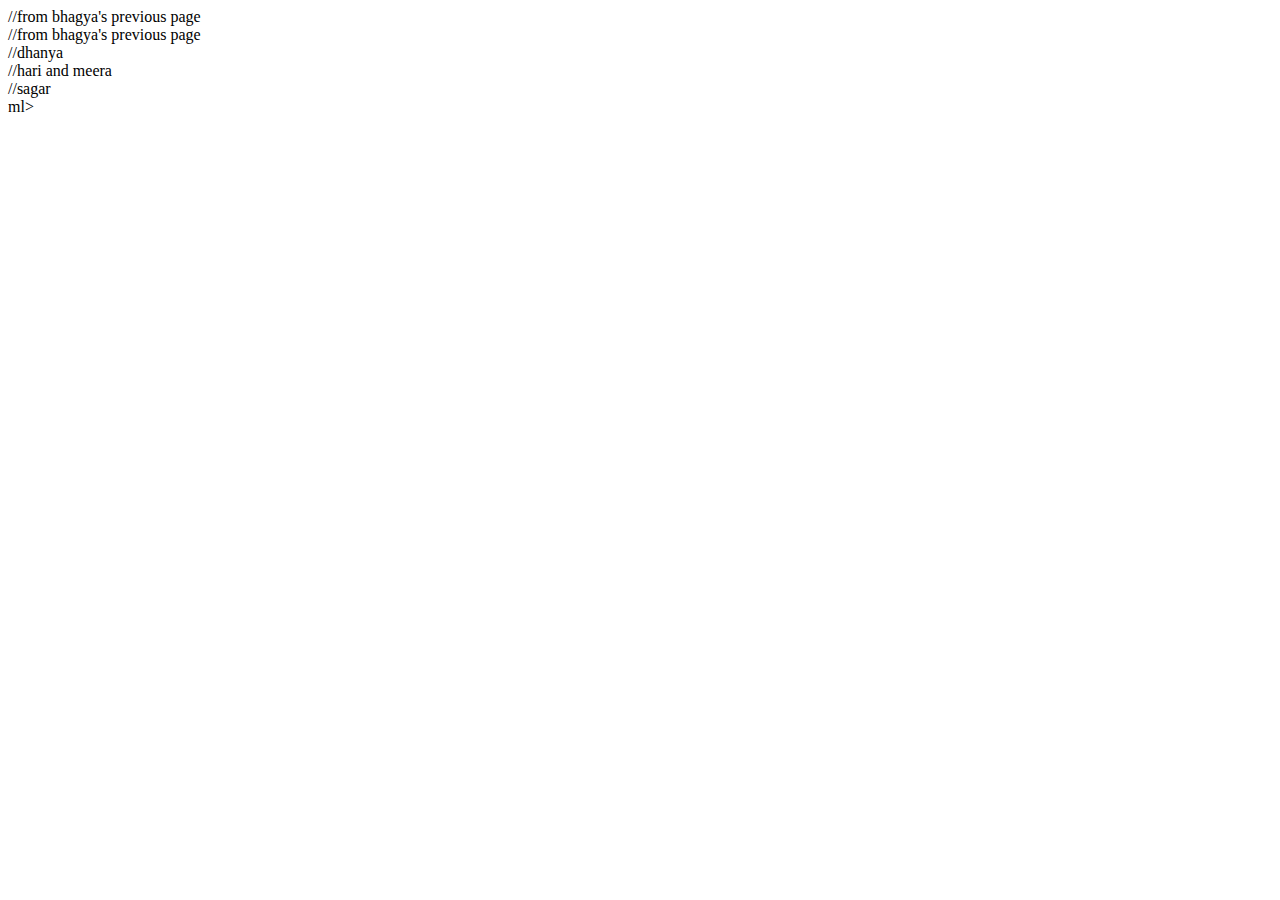
==== details.html @ 10baf126 "Skeletal Structure" ====
<!DOCTYPE html>
<html lang="en">
<head>
    <meta charset="UTF-8">
    <meta name="viewport" content="width=device-width, initial-scale=1.0">
    <title>Deal Details</title>
</head>
<body>
    <header class="top-nav">
        //from bhagya's previous page
    </header>

    <div class="main-content">
        <div class="sidebar">
            //from bhagya's previous page
        </div>

        <div class="deal-body">
            <div class="status">
                //dhanya
            </div>
            <div class="bottom-container">
                <div class="related-info">
                    //hari and meera
                </div>
                <div class="timeline">
                    //sagar
                </div>
            </div>
        </div>
        </div>
    </div>
</body>
</ht</section>ml>
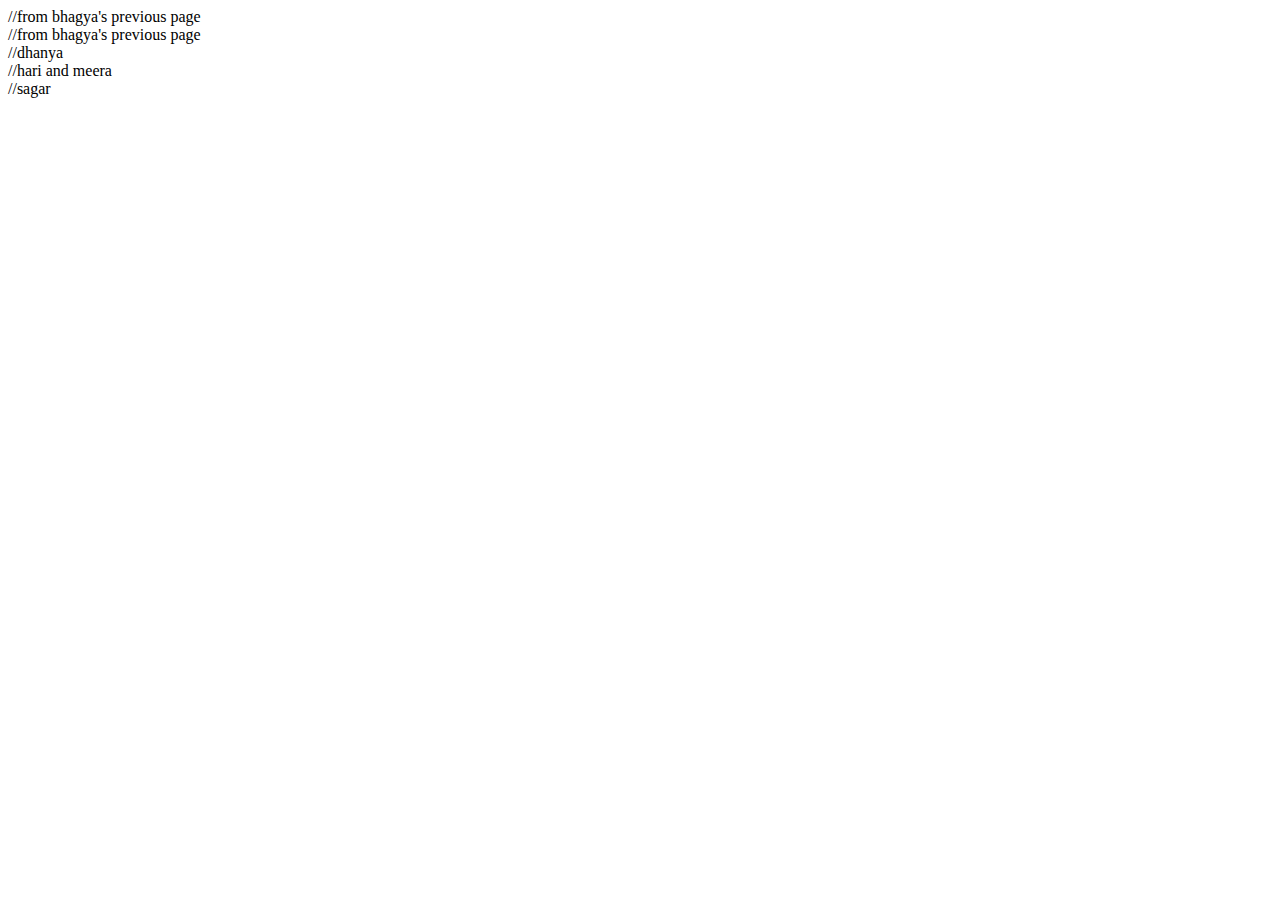
==== commit c7eafeef: "Filename Change" ====
--- a/details.html
+++ b/details.html
@@ -31,4 +31,4 @@
         </div>
     </div>
 </body>
-</ht</section>ml>+</html>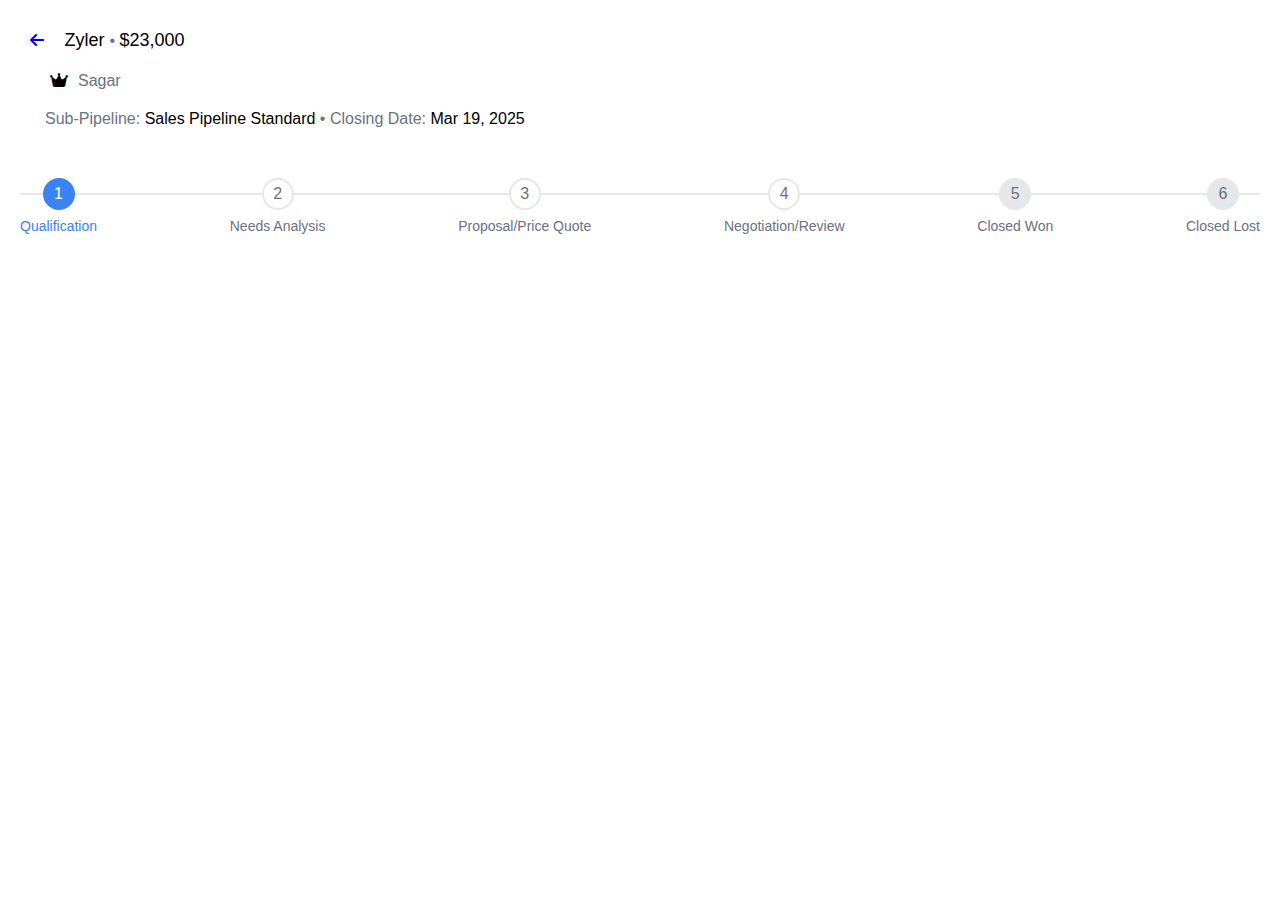
==== commit a728927e: "feature:lead tracker" ====
--- a/details.html
+++ b/details.html
@@ -4,27 +4,84 @@
     <meta charset="UTF-8">
     <meta name="viewport" content="width=device-width, initial-scale=1.0">
     <title>Deal Details</title>
+    <link rel="stylesheet" href="styles.css">
+    <link rel="stylesheet" href="https://cdnjs.cloudflare.com/ajax/libs/font-awesome/6.4.0/css/all.min.css"/>
+    <script src="script.js"></script>
 </head>
 <body>
     <header class="top-nav">
-        //from bhagya's previous page
     </header>
 
     <div class="main-content">
         <div class="sidebar">
-            //from bhagya's previous page
+      
         </div>
 
         <div class="deal-body">
             <div class="status">
-                //dhanya
+         
+                <div class="description">
+                    <div class="project-section">
+                        <a href="index.html"><span class="arrow"><i class="fa-solid fa-arrow-left" ></i></a>
+                        </i></span>
+                        <span class="project-name">Zyler </span>
+                        <span class="mx-2">•</span>
+                        <span class="money">$23,000</span>
+
+                    </div>
+                    <div class="contact-name">
+                       <span class="crown"><i class="fa-solid fa-crown" ></i></span>
+                        <span class="name mx-2">Sagar</span>
+                        
+                    </div>
+                    <div class="pipeline">
+                        <span class="mx-2">Sub-Pipeline: </span><span> Sales Pipeline Standard</span>
+                        <span class="mx-2">•</span>
+                        <span class="mx-2">Closing Date: </span><span> Mar 19, 2025</span>
+                    </div>
+                </div>
+                <div class="status-timeline">
+                   
+                    <div class="progress-container">
+                        <div class="progress-steps">
+                            <div class="step active">
+                                <div class="circle">1</div>
+                                <div class="step-text">Qualification</div>
+                            </div>
+                            <div class="step">
+                                <div class="circle">2</div>
+                                <div class="step-text">Needs Analysis</div>
+                            </div>
+                            <div class="step">
+                                <div class="circle">3</div>
+                                <div class="step-text">Proposal/Price Quote</div>
+                            </div>
+                            <div class="step">
+                                <div class="circle">4</div>
+                                <div class="step-text">Negotiation/Review</div>
+                            </div>
+                            <div class="step closed-won">
+                                <div class="circle">5</div>
+                                <div class="step-text">Closed Won</div>
+                            </div>
+                            <div class="step closed-lost">
+                                <div class="circle">6</div>
+                                <div class="step-text">Closed Lost</div>
+                            </div>
+                            <div class="progress-line"></div>
+                        </div>
+                    </div>
+                
+
+                </div>
+
             </div>
             <div class="bottom-container">
                 <div class="related-info">
-                    //hari and meera
+          
                 </div>
                 <div class="timeline">
-                    //sagar
+                   
                 </div>
             </div>
         </div>
--- a/styles.css
+++ b/styles.css
@@ -0,0 +1,146 @@
+* {
+  box-sizing: border-box;
+  margin: 0;
+  padding: 0;
+  font-family: sans-serif;
+}
+
+:root {
+  --primary-color: #3b82f6;
+  --inactive-color: #e5e7eb;
+  --text-color: #6b7280;
+  --red-color: #f87171;
+  --green-color: #4caf50;
+}
+
+.description {
+  padding: 30px;
+  display: flex;
+  flex-direction: column;
+}
+.description .project-section .arrow i {
+  height: 20px;
+  width: 30px;
+}
+.description .project-section .project-name {
+  font-size: large;
+}
+.description .project-section .money {
+  font-size: large;
+}
+.description .contact-name {
+  padding: 20px;
+  display: flex;
+}
+.description .contact-name .crown {
+  padding-right: 10px;
+}
+
+.mx-2 {
+  color: var(--text-color);
+}
+
+.pipeline {
+  padding-left: 15px;
+}
+
+.status-timeline {
+  width: 100%;
+  max-width: 100%;
+  padding: 20px;
+}
+
+.progress-container {
+  position: relative;
+  width: 100%;
+}
+
+.progress-steps {
+  display: flex;
+  justify-content: space-between;
+  position: relative;
+  margin-bottom: 30px;
+  width: 100%;
+}
+.progress-steps .progress-line {
+  position: absolute;
+  top: 15px;
+  left: 0;
+  height: 2px;
+  width: 100%;
+  background-color: var(--inactive-color); /* Default line color */
+  z-index: 1;
+}
+.progress-steps .step {
+  text-align: center;
+  position: relative;
+  z-index: 2;
+}
+.progress-steps .step .circle {
+  background-color: #fff;
+  border: 2px solid var(--inactive-color); /* Default border color */
+  border-radius: 50%;
+  height: 32px;
+  width: 32px;
+  display: flex;
+  align-items: center;
+  justify-content: center;
+  margin: 0 auto;
+  color: var(--text-color);
+  font-weight: 500;
+  transition: all 0.3s ease;
+}
+.progress-steps .step .step-text {
+  margin-top: 8px;
+  color: var(--text-color);
+  font-size: 14px;
+  font-weight: 500;
+}
+.progress-steps .step.active .circle {
+  border-color: var(--primary-color);
+  background-color: var(--primary-color);
+  color: white;
+}
+.progress-steps .step.active .step-text {
+  color: var(--primary-color);
+}
+.progress-steps .step.closed-lost .circle {
+  border-color: var(--red-color); /* Red border for closed lost */
+  background-color: var(--red-color); /* Red background for closed lost */
+  color: white;
+}
+.progress-steps .step.closed-lost .step-text {
+  color: var(--red-color); /* Red text for closed lost */
+}
+.progress-steps .step.closed-lost .progress-line {
+  background-color: var(--red-color); /* Red line for closed lost */
+}
+.progress-steps .step.closed-won .circle {
+  border-color: var(--green-color); /* Green border for closed won */
+  background-color: var(--green-color); /* Green background for closed won */
+  color: white;
+}
+.progress-steps .step.closed-won .step-text {
+  color: var(--green-color); /* Green text for closed won */
+}
+.progress-steps .step.closed-won .progress-line {
+  background-color: var(--green-color); /* Green line for closed won */
+}
+.progress-steps .step.inactive-lost .circle {
+  border-color: var(--inactive-color); /* Inactive border for closed lost initially */
+  background-color: var(--inactive-color); /* Inactive background for closed lost initially */
+  color: var(--text-color); /* Default text color */
+}
+.progress-steps .step.inactive-lost .step-text {
+  color: var(--text-color); /* Default text color */
+}
+.progress-steps .step.inactive-won .circle {
+  border-color: var(--inactive-color); /* Inactive border for closed won initially */
+  background-color: var(--inactive-color); /* Inactive background for closed won initially */
+  color: var(--text-color); /* Default text color */
+}
+.progress-steps .step.inactive-won .step-text {
+  color: var(--text-color); /* Default text color */
+}
+
+/*# sourceMappingURL=styles.css.map */
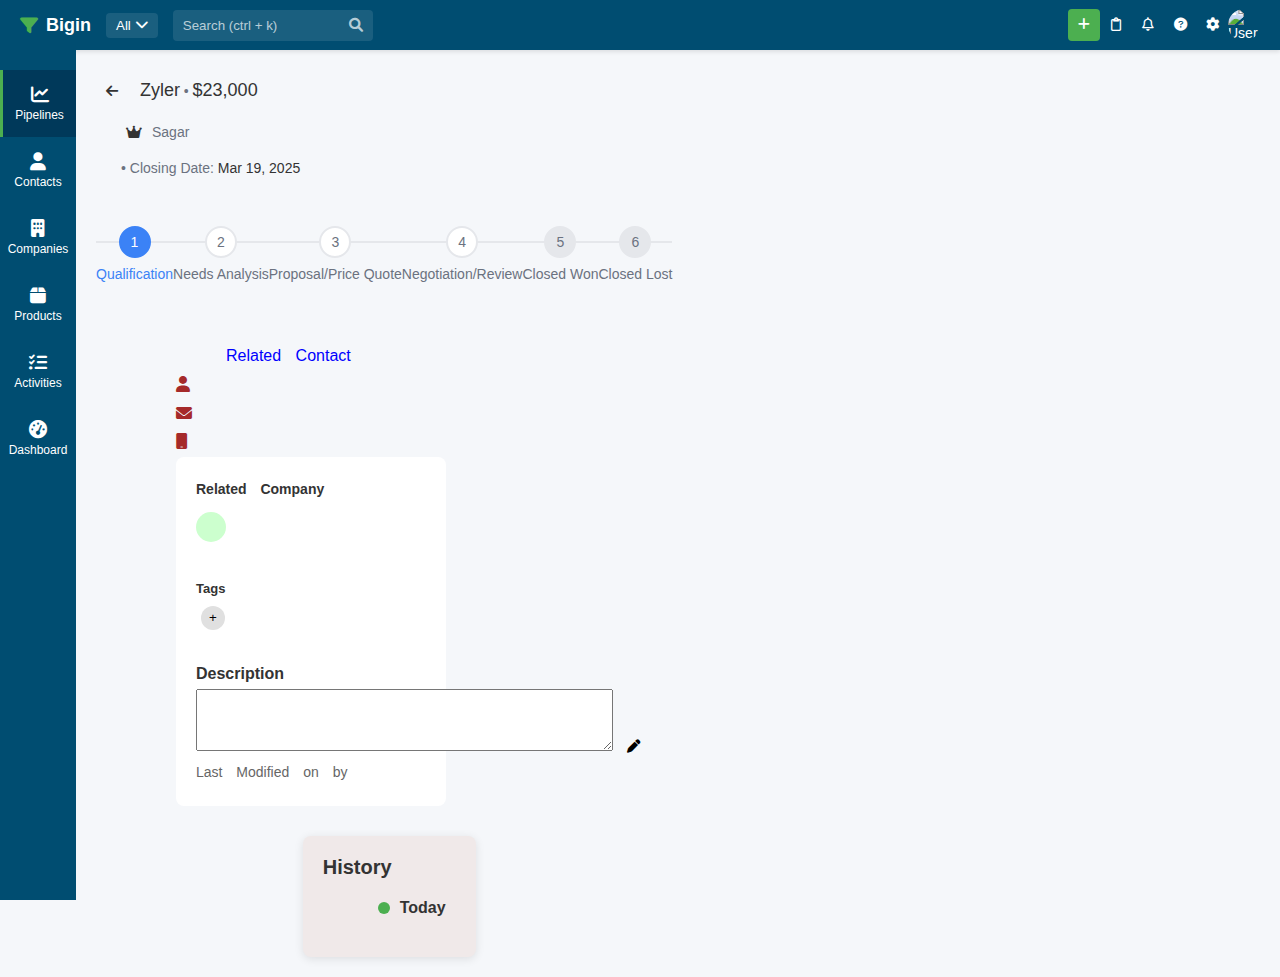
==== commit 4026ac2a: "feature: Adding the combined details page" ====
--- a/details.html
+++ b/details.html
@@ -1,91 +1,211 @@
 <!DOCTYPE html>
 <html lang="en">
-<head>
-    <meta charset="UTF-8">
-    <meta name="viewport" content="width=device-width, initial-scale=1.0">
-    <title>Deal Details</title>
-    <link rel="stylesheet" href="styles.css">
-    <link rel="stylesheet" href="https://cdnjs.cloudflare.com/ajax/libs/font-awesome/6.4.0/css/all.min.css"/>
-    <script src="script.js"></script>
-</head>
-<body>
-    <header class="top-nav">
-    </header>
+    <head>
+        <meta charset="UTF-8">
+        <meta name="viewport" content="width=device-width, initial-scale=1.0">
+        <link rel="stylesheet" href="https://cdnjs.cloudflare.com/ajax/libs/font-awesome/6.0.0-beta3/css/all.min.css" />
+         <link rel="stylesheet" href="details.css">
+        <title>Deal Details</title>
+        <script src="lead.js"></script>
+        <script src="https://cdn.jsdelivr.net/npm/axios/dist/axios.min.js"></script>
+        <link rel="stylesheet" href="styles.css">
 
-    <div class="main-content">
-        <div class="sidebar">
-      
-        </div>
-
-        <div class="deal-body">
-            <div class="status">
-         
-                <div class="description">
-                    <div class="project-section">
-                        <a href="index.html"><span class="arrow"><i class="fa-solid fa-arrow-left" ></i></a>
-                        </i></span>
-                        <span class="project-name">Zyler </span>
-                        <span class="mx-2">•</span>
-                        <span class="money">$23,000</span>
-
+    </head>
+    <body>
+        <!-- Top navigation bar -->
+        <header class="top-nav">
+            <div class="left-section">
+                <div class="logo">
+                    <i class="fas fa-filter"></i>
+                    <span>Bigin</span>
+                </div>
+       
+                <div class="dropdown">
+                    <button class="dropdown-btn">All <i class="fas fa-chevron-down"></i></button>
+                </div>
+ 
+                <div class="search-container">
+                    <input type="text" placeholder="Search (ctrl + k)" />
+                    <i class="fas fa-search"></i>
+                </div>
+            </div>
+            <div class="right-section">
+                <button class="add-btn"><i class="fas fa-plus"></i></button>
+                <button class="icon-btn"><i class="far fa-clipboard"></i></button>
+                <button class="icon-btn"><i class="far fa-bell"></i></button>
+                <button class="icon-btn"><i class="fas fa-question-circle"></i></button>
+                <button class="icon-btn"><i class="fas fa-cog"></i></button>
+                <div class="user-avatar">
+                    <img src="/Ui_Eval/images/profile.jpeg" alt="User Avatar" />
+                </div>
+            </div>
+        </header>
+ 
+        <!-- Main Container Area -->
+        <div class="main-container">
+ 
+            <!-- Left side bar -->
+            <aside class="sidebar">
+                <div class="sidebar-item active">
+                    <i class="fas fa-chart-line"></i>
+                    <span>Pipelines</span>
+                </div>
+                <div class="sidebar-item">
+                    <i class="fas fa-user"></i>
+                    <span>Contacts</span>
+                </div>
+                <div class="sidebar-item">
+                    <i class="fas fa-building"></i>
+                    <span>Companies</span>
+                </div>
+                <div class="sidebar-item">
+                    <i class="fas fa-box"></i>
+                    <span>Products</span>
+                </div>
+                <div class="sidebar-item">
+                    <i class="fas fa-tasks"></i>
+                    <span>Activities</span>
+                </div>
+                <div class="sidebar-item">
+                    <i class="fas fa-tachometer-alt"></i>
+                    <span>Dashboard</span>
+                </div>
+            </aside>
+ 
+            <!-- Main Content Area -->
+            <div class="main-content">
+                <div class="deal-body">
+                    <div class="status">
+                        <div class="description">
+                            <div class="project-section">
+                                <a href="index.html"><span class="arrow"><i class="fa-solid fa-arrow-left"></i></span></a>
+                                <span class="project-name">Zyler</span>
+                                <span class="mx-2">•</span>
+                                <span class="money">$23,000</span>
+                            </div>
+                            <div class="contact-name">
+                                <span class="crown"><i class="fa-solid fa-crown"></i></span>
+                                <span class="name mx-2">Sagar</span>
+                            </div>
+                            <div class="pipeline">
+                                
+                                <span class="mx-2">•</span>
+                                <span class="mx-2">Closing Date: </span><span>Mar 19, 2025</span>
+                            </div>
+                        </div>
+                        <div class="status-timeline">
+                            <div class="progress-container">
+                                <div class="progress-steps">
+                                    <div class="step active">
+                                        <div class="circle">1</div>
+                                        <div class="step-text">Qualification</div>
+                                    </div>
+                                    <div class="step">
+                                        <div class="circle">2</div>
+                                        <div class="step-text">Needs Analysis</div>
+                                    </div>
+                                    <div class="step">
+                                        <div class="circle">3</div>
+                                        <div class="step-text">Proposal/Price Quote</div>
+                                    </div>
+                                    <div class="step">
+                                        <div class="circle">4</div>
+                                        <div class="step-text">Negotiation/Review</div>
+                                    </div>
+                                    <div class="step closed-won">
+                                        <div class="circle">5</div>
+                                        <div class="step-text">Closed Won</div>
+                                    </div>
+                                    <div class="step closed-lost">
+                                        <div class="circle">6</div>
+                                        <div class="step-text">Closed Lost</div>
+                                    </div>
+                                    <div class="progress-line"></div>
+                                </div>
+                            </div>
+                        </div>
                     </div>
-                    <div class="contact-name">
-                       <span class="crown"><i class="fa-solid fa-crown" ></i></span>
-                        <span class="name mx-2">Sagar</span>
-                        
+                    <div class="bottom-container">
+                       
+                        <div id="contactinfo" class="contact-info">
+                            <Section class="space" title="Related Contact">
+                                Related Contact
+                            </Section>
+                            <div>
+                                <span class="icons">
+                                    <i class="fa-solid fa-user"></i>
+                                    <span class="icon" id="contactname"></span>
+                            </div>
+                            <div>
+                                <span class="icons">
+                                    <i class="fa-solid fa-envelope"></i>
+                                </span>
+                                <span class="icon" id="contactemail"></span>
+                            </div>
+                            <div> <span class="icons"> <i class="fa-solid fa-mobile"></i>
+   
+                                </span><span class="icon" id="contactnumber"> </span></div>
+                                <div class="related-company">
+                                    <h3>Related Company</h3>
+                                    <div class="company-info">
+                                        <div class="company-name">
+                                            <span class="company-initials"></span>
+                                            <span class="company-full-name"></span>
+                                        </div>
+                                        <div class="company-details">
+                                            <div class="company-details-link">
+                                                <i class="company-website-icon"></i>
+                                                <a href="#" class="company-website-link" target="_blank"></a>
+                                            </div>
+                                            <div class="company-details-phone">
+                                                <i class="company-phone-icon"></i>
+                                                <p class="company-phone-number"></p>
+                                            </div>
+                                        </div>
+                                    </div>
+   
+                                    <div class="tags">
+                                        <h4>Tags</h4>
+                                        <div class="tag-list">
+   
+                                            <button class="add-tag">+</button>
+                                        </div>
+                                    </div>
+   
+                                    <div class="description-info">
+                                        <h4>Description</h4>
+                                        <div class="description-content">
+                                            <textarea id="description-text" rows="4" cols="50" readonly>
+                                        </textarea>
+                                            <button class="edit-button"><i class="fa-solid fa-pen"></i></button>
+                                            <button class="save-button" style="display: none;">✔</button>
+                                            <button class="cancel-button" style="display: none;">✖</button>
+                                        </div>
+                                    </div>
+   
+                                    <div class="last-modified">
+                                        <p>Last Modified on <span id="modified-date"></span> by <span
+                                                id="modified-user"></span></p>
+                                    </div>
+                                </div>
+                        </div>
+ 
+                        <div class="timeline">
+                            <div class="timeline-container">
+                                <h3>History</h3>
+                                <div class="timeline" id="timeline">
+                                    <div class="timeline-header">
+                                        <div class="header-icon"></div>
+                                        <span>Today</span>
+                                    </div>
+                                </div>
+                            </div>
+                        </div>
                     </div>
-                    <div class="pipeline">
-                        <span class="mx-2">Sub-Pipeline: </span><span> Sales Pipeline Standard</span>
-                        <span class="mx-2">•</span>
-                        <span class="mx-2">Closing Date: </span><span> Mar 19, 2025</span>
-                    </div>
-                </div>
-                <div class="status-timeline">
-                   
-                    <div class="progress-container">
-                        <div class="progress-steps">
-                            <div class="step active">
-                                <div class="circle">1</div>
-                                <div class="step-text">Qualification</div>
-                            </div>
-                            <div class="step">
-                                <div class="circle">2</div>
-                                <div class="step-text">Needs Analysis</div>
-                            </div>
-                            <div class="step">
-                                <div class="circle">3</div>
-                                <div class="step-text">Proposal/Price Quote</div>
-                            </div>
-                            <div class="step">
-                                <div class="circle">4</div>
-                                <div class="step-text">Negotiation/Review</div>
-                            </div>
-                            <div class="step closed-won">
-                                <div class="circle">5</div>
-                                <div class="step-text">Closed Won</div>
-                            </div>
-                            <div class="step closed-lost">
-                                <div class="circle">6</div>
-                                <div class="step-text">Closed Lost</div>
-                            </div>
-                            <div class="progress-line"></div>
-                        </div>
-                    </div>
-                
-
-                </div>
-
-            </div>
-            <div class="bottom-container">
-                <div class="related-info">
-          
-                </div>
-                <div class="timeline">
-                   
                 </div>
             </div>
         </div>
-        </div>
-    </div>
-</body>
-</html>+       
+    </body>
+</html>
+ --- a/details.css
+++ b/details.css
@@ -0,0 +1,493 @@
+* {
+  box-sizing: border-box;
+  margin: 0;
+  padding: 0;
+  font-family: -apple-system, BlinkMacSystemFont, "Segoe UI", Roboto, Oxygen, Ubuntu, Cantarell, "Open Sans", "Helvetica Neue", sans-serif;
+}
+
+.description {
+  padding: 30px;
+  display: flex;
+  flex-direction: column;
+}
+.description .project-section .arrow i {
+  height: 20px;
+  width: 30px;
+}
+.description .project-section .project-name {
+  font-size: large;
+}
+.description .project-section .money {
+  font-size: large;
+}
+.description .contact-name {
+  padding: 20px;
+  display: flex;
+}
+.description .contact-name .crown {
+  padding-right: 10px;
+}
+
+.mx-2 {
+  color: #6b7280;
+}
+
+.pipeline {
+  padding-left: 15px;
+}
+
+.status-timeline {
+  width: 100%;
+  max-width: 100%;
+  padding: 20px;
+}
+
+.progress-container {
+  position: relative;
+  width: 100%;
+}
+
+.progress-steps {
+  display: flex;
+  justify-content: space-between;
+  position: relative;
+  margin-bottom: 30px;
+  width: 100%;
+}
+
+.progress-line {
+  position: absolute;
+  top: 15px;
+  left: 0;
+  height: 2px;
+  width: 100%;
+  background-color: #e5e7eb; /* Default line color */
+  z-index: 1;
+}
+
+.step {
+  text-align: center;
+  position: relative;
+  z-index: 2;
+}
+.step .circle {
+  background-color: #fff;
+  border: 2px solid #e5e7eb; /* Default border color */
+  border-radius: 50%;
+  height: 32px;
+  width: 32px;
+  display: flex;
+  align-items: center;
+  justify-content: center;
+  margin: 0 auto;
+  color: #6b7280;
+  font-weight: 500;
+  transition: all 0.3s ease;
+}
+.step .step-text {
+  margin-top: 8px;
+  color: #6b7280;
+  font-size: 14px;
+  font-weight: 500;
+}
+.step.active .circle {
+  border-color: #3b82f6;
+  background-color: #3b82f6;
+  color: white;
+}
+.step.active .step-text {
+  color: #3b82f6;
+}
+.step.closed-lost .circle {
+  border-color: #f87171; /* Red border for closed lost */
+  background-color: #f87171; /* Red background for closed lost */
+  color: white;
+}
+.step.closed-lost .step-text {
+  color: #f87171; /* Red text for closed lost */
+}
+.step.closed-lost .progress-line {
+  background-color: #f87171; /* Red line for closed lost */
+}
+.step.closed-won .circle {
+  border-color: #4caf50; /* Green border for closed won */
+  background-color: #4caf50; /* Green background for closed won */
+  color: white;
+}
+.step.closed-won .step-text {
+  color: #4caf50; /* Green text for closed won */
+}
+.step.closed-won .progress-line {
+  background-color: #4caf50; /* Green line for closed won */
+}
+.step.inactive-lost .circle {
+  border-color: #e5e7eb; /* Inactive border for closed lost initially */
+  background-color: #e5e7eb; /* Inactive background for closed lost initially */
+  color: #6b7280; /* Default text color */
+}
+.step.inactive-lost .step-text {
+  color: #6b7280; /* Default text color */
+}
+.step.inactive-won .circle {
+  border-color: #e5e7eb; /* Inactive border for closed won initially */
+  background-color: #e5e7eb; /* Inactive background for closed won initially */
+  color: #6b7280; /* Default text color */
+}
+.step.inactive-won .step-text {
+  color: #6b7280; /* Default text color */
+}
+
+.icon {
+  color: green;
+  font-style: italic;
+}
+
+.icons {
+  color: brown;
+}
+
+.space {
+  border-width: 0cqmax;
+  text-indent: 50px;
+  line-height: 1.8;
+}
+
+.contact-info {
+  color: blue;
+  font-size: medium;
+  width: 350px;
+  padding: 10px;
+  margin-left: 30px;
+  padding-left: 70px;
+  line-height: 1.8;
+  word-spacing: 10px;
+  white-space: nowrap;
+  border-bottom: none;
+}
+
+.related-info-bottom {
+  width: 350px;
+}
+
+.related-company {
+  font-family: -apple-system, BlinkMacSystemFont, "Segoe UI", Roboto, Oxygen, Ubuntu, Cantarell, "Open Sans", "Helvetica Neue", sans-serif;
+  color: #333;
+  padding: 20px;
+  border-radius: 8px;
+  background-color: #fff;
+  max-width: 350px;
+}
+.related-company h3 {
+  font-size: 14px;
+  margin-bottom: 10px;
+}
+.related-company .company-info {
+  margin-bottom: 20px;
+}
+.related-company .company-name {
+  display: flex;
+  align-items: center;
+  font-size: 10px;
+  margin-bottom: 10px;
+}
+.related-company .company-initials {
+  background-color: #ccffce;
+  color: #0e0e0f;
+  border-radius: 50%;
+  width: 30px;
+  height: 30px;
+  display: flex;
+  align-items: center;
+  justify-content: center;
+  font-size: 12px;
+  font-weight: bold;
+  margin-right: 10px;
+}
+.related-company .company-full-name {
+  font-size: 12px;
+  font-weight: bold;
+}
+.related-company .company-details-link, .related-company .company-details-phone {
+  display: flex;
+  font-size: 13px;
+  gap: 10px;
+}
+.related-company .company-details a {
+  color: #0056b3;
+  text-decoration: none;
+  display: block;
+  margin-bottom: 5px;
+}
+.related-company .company-details p {
+  margin: 0;
+}
+.related-company .tags {
+  margin-bottom: 30px;
+}
+.related-company .tags h4 {
+  font-size: 13px;
+  margin-bottom: 5px;
+}
+.related-company .tags-list {
+  display: flex;
+  align-items: center;
+}
+.related-company .tags .tag-wrapper {
+  display: flex;
+  align-items: center;
+  gap: 5px;
+}
+.related-company .tags .tag {
+  background-color: #fffdfd;
+  color: #333;
+  font-size: 12px;
+  padding: 2px 7px;
+  border-radius: 15px;
+  margin-right: 5px;
+  border: 1px solid;
+  display: inline-block;
+  vertical-align: middle;
+}
+.related-company .tags .add-tag {
+  background-color: #e0e0e0;
+  border: none;
+  border-radius: 50%;
+  width: 24px;
+  height: 24px;
+  display: flex;
+  align-items: center;
+  justify-content: center;
+  cursor: pointer;
+  vertical-align: middle;
+  margin-left: 5px;
+}
+.related-company .description {
+  position: relative;
+  margin-bottom: 20px;
+}
+.related-company .description h4 {
+  font-size: 13px;
+  margin-bottom: 5px;
+}
+.related-company .description-content {
+  position: relative;
+}
+.related-company .description textarea {
+  width: 75%;
+  border: 1px solid #28a745;
+  border-radius: 4px;
+  padding: 10px;
+  font-size: 14px;
+  resize: vertical;
+  outline: none;
+  box-shadow: none;
+}
+.related-company .description textarea:focus {
+  border-color: #28a745;
+  box-shadow: 0 0 5px rgba(40, 167, 69, 0.5);
+}
+.related-company .description .edit-button {
+  position: absolute;
+  z-index: 10;
+  background-color: transparent;
+  border: none;
+  cursor: pointer;
+  font-size: 16px;
+}
+.related-company .description .save-button,
+.related-company .description .cancel-button {
+  position: absolute;
+  z-index: 10;
+  top: 20px;
+  background-color: #28a745;
+  border: none;
+  border-radius: 50%;
+  width: 24px;
+  height: 24px;
+  display: flex;
+  align-items: center;
+  justify-content: center;
+  color: #fff;
+  cursor: pointer;
+  margin-left: 5px;
+}
+.related-company .description .cancel-button {
+  background-color: #dc3545;
+  right: 10px;
+}
+.related-company .last-modified {
+  font-size: 14px;
+  color: #666;
+}
+.related-company .last-modified #modified-user {
+  font-weight: bold;
+}
+
+.timeline-container {
+  max-width: 650px;
+  margin: 20px auto;
+  padding: 20px;
+  background: #f0e9e9;
+  border-radius: 8px;
+  box-shadow: 0 2px 10px rgba(0, 0, 0, 0.1);
+}
+.timeline-container h3 {
+  font-family: -apple-system, BlinkMacSystemFont, "Segoe UI", Roboto, Oxygen, Ubuntu, Cantarell, "Open Sans", "Helvetica Neue", sans-serif;
+  margin-bottom: 15px;
+  font-size: 20px;
+  color: #333;
+}
+
+.timeline {
+  display: flex;
+  flex-direction: column;
+  gap: 15px;
+  position: relative;
+  padding-left: 20px;
+  max-height: 350px;
+  overflow-y: auto;
+  padding-right: 10px;
+}
+.timeline::-webkit-scrollbar {
+  width: 6px;
+}
+.timeline::-webkit-scrollbar-track {
+  background: rgb(250.3378378378, 248.1621621622, 248.1621621622);
+  border-radius: 10px;
+}
+.timeline::-webkit-scrollbar-thumb {
+  background: rgb(208.9864864865, 187.5135135135, 187.5135135135);
+  border-radius: 10px;
+}
+.timeline::-webkit-scrollbar-thumb:hover {
+  background: rgb(188.3108108108, 157.1891891892, 157.1891891892);
+  border-radius: 10px;
+}
+
+.timeline-header {
+  display: flex;
+  align-items: center;
+  font-weight: bold;
+  color: #333;
+  font-size: 16px;
+  margin-bottom: 10px;
+  padding-left: 10px;
+  position: sticky;
+  top: 0;
+  background: #f0e9e9;
+  padding-top: 5px;
+  padding-bottom: 10px;
+  z-index: 2;
+}
+.timeline-header .header-icon {
+  width: 12px;
+  height: 12px;
+  background-color: #4CAF50;
+  border-radius: 50%;
+  margin-right: 10px;
+  margin-left: 25px;
+}
+.timeline-header span {
+  font-family: -apple-system, BlinkMacSystemFont, "Segoe UI", Roboto, Oxygen, Ubuntu, Cantarell, "Open Sans", "Helvetica Neue", sans-serif;
+}
+
+.timeline-item {
+  display: flex;
+  align-items: flex-start;
+  gap: 10px;
+  position: relative;
+  margin-bottom: 5px;
+}
+.timeline-item .time {
+  width: 80px;
+  font-size: 13px;
+  font-weight: 500;
+  color: #333;
+  opacity: 0.8;
+  padding-top: 2px;
+  font-family: -apple-system, BlinkMacSystemFont, "Segoe UI", Roboto, Oxygen, Ubuntu, Cantarell, "Open Sans", "Helvetica Neue", sans-serif;
+  text-align: right;
+  padding-right: 10px;
+  flex-shrink: 0;
+}
+.timeline-item .dot-line {
+  position: relative;
+  min-height: 60px;
+}
+.timeline-item .dot-line::before {
+  content: "";
+  position: absolute;
+  left: 50%;
+  top: 12px;
+  bottom: -20px;
+  width: 2px;
+  background: rgba(0, 0, 0, 0.8);
+  transform: translateX(-50%);
+  z-index: 0;
+}
+.timeline-item .timeline-icon {
+  width: 12px;
+  height: 12px;
+  background-color: #fff;
+  border: 2px solid #ccc;
+  border-radius: 50%;
+  position: relative;
+  z-index: 1;
+}
+.timeline-item .timeline-icon:hover {
+  transform: scale(1.2);
+  transition: transform 0.2s ease;
+}
+.timeline-item .timeline-content {
+  padding: 8px 12px;
+  border-radius: 5px;
+  font-size: 14px;
+  justify-content: top;
+  font-family: -apple-system, BlinkMacSystemFont, "Segoe UI", Roboto, Oxygen, Ubuntu, Cantarell, "Open Sans", "Helvetica Neue", sans-serif;
+  flex: 1;
+  word-wrap: break-word;
+  overflow-wrap: break-word;
+  min-width: 0;
+}
+.timeline-item .timeline-content:hover {
+  background: rgba(255, 255, 255, 0.5);
+  transition: background 0.3s ease;
+}
+.timeline-item .timeline-content p {
+  margin: 0;
+  line-height: 1.5;
+  white-space: normal;
+  overflow: visible;
+  text-overflow: ellipsis;
+  max-width: 100%;
+}
+.timeline-item .timeline-content p strong {
+  color: rgb(25.5, 25.5, 25.5);
+}
+.timeline-item .timeline-content p:last-child {
+  opacity: 0.8;
+  font-size: 13px;
+}
+
+.timeline-item:last-child .dot-line::before {
+  display: none !important;
+}
+
+@media (max-width: 500px) {
+  .timeline-container {
+    margin: 10px;
+    padding: 15px;
+  }
+  .timeline-item .time {
+    width: 60px;
+    font-size: 12px;
+  }
+  .timeline-header {
+    padding-left: 5px;
+  }
+  .timeline-header .header-icon {
+    margin-left: 100px;
+  }
+}
+
+/*# sourceMappingURL=details.css.map */
--- a/styles.css
+++ b/styles.css
@@ -1,146 +1,452 @@
 * {
-  box-sizing: border-box;
   margin: 0;
   padding: 0;
-  font-family: sans-serif;
-}
-
-:root {
-  --primary-color: #3b82f6;
-  --inactive-color: #e5e7eb;
-  --text-color: #6b7280;
-  --red-color: #f87171;
-  --green-color: #4caf50;
-}
-
-.description {
-  padding: 30px;
+  box-sizing: border-box;
+  font-family: -apple-system, BlinkMacSystemFont, "Segoe UI", Roboto, Oxygen, Ubuntu, Cantarell, "Open Sans", "Helvetica Neue", sans-serif;
+}
+
+body {
+  background-color: #f5f7fa;
+  color: #333;
+  font-size: 14px;
+}
+
+button {
+  cursor: pointer;
+  background: none;
+  border: none;
+  outline: none;
+}
+
+a {
+  text-decoration: none;
+  color: inherit;
+}
+
+.top-nav {
+  display: flex;
+  justify-content: space-between;
+  align-items: center;
+  background-color: #004d71;
+  color: #fff;
+  padding: 0 20px;
+  height: 50px;
+  box-shadow: 0 2px 4px rgba(0, 0, 0, 0.1);
+}
+.top-nav .left-section, .top-nav .right-section {
+  display: flex;
+  align-items: center;
+}
+.top-nav .logo {
+  display: flex;
+  align-items: center;
+  font-weight: bold;
+  font-size: 18px;
+  margin-right: 15px;
+}
+.top-nav .logo i {
+  margin-right: 8px;
+  color: #4caf50;
+}
+
+.dropdown-btn {
+  display: flex;
+  align-items: center;
+  color: #fff;
+  padding: 5px 10px;
+  border-radius: 4px;
+  background-color: rgba(255, 255, 255, 0.1);
+  margin-right: 15px;
+}
+.dropdown-btn i {
+  margin-left: 5px;
+}
+
+.text-color {
+  color: #666;
+}
+
+.search-container {
+  position: relative;
+  margin-right: 15px;
+}
+.search-container input {
+  background-color: rgba(255, 255, 255, 0.1);
+  border: none;
+  border-radius: 4px;
+  padding: 8px 30px 8px 10px;
+  color: #fff;
+  width: 200px;
+}
+.search-container input::placeholder {
+  color: rgba(255, 255, 255, 0.7);
+}
+.search-container i {
+  position: absolute;
+  right: 10px;
+  top: 50%;
+  transform: translateY(-50%);
+  color: rgba(255, 255, 255, 0.7);
+}
+
+.trial-info {
+  margin-right: 15px;
+  font-size: 13px;
+}
+
+.upgrade-link {
+  color: #4fc3f7;
+  font-weight: bold;
+}
+
+.add-btn {
+  width: 32px;
+  height: 32px;
+  border-radius: 4px;
+  display: flex;
+  align-items: center;
+  justify-content: center;
+  cursor: pointer;
+  background-color: #4caf50;
+  color: #fff;
+}
+
+.icon-btn {
+  width: 32px;
+  height: 32px;
+  border-radius: 4px;
+  display: flex;
+  align-items: center;
+  justify-content: center;
+  cursor: pointer;
+  color: #fff;
+}
+.icon-btn:hover {
+  background-color: rgba(255, 255, 255, 0.1);
+}
+
+.user-avatar {
+  width: 32px;
+  height: 32px;
+  border-radius: 50%;
+  overflow: hidden;
+}
+.user-avatar img {
+  width: 100%;
+  height: 100%;
+  object-fit: cover;
+}
+
+/* Main Container */
+.main-container {
+  display: flex;
+  height: calc(100vh - 50px);
+}
+
+/* Sidebar */
+.sidebar {
+  width: 76px;
+  background-color: #004d71;
+  color: #fff;
   display: flex;
   flex-direction: column;
-}
-.description .project-section .arrow i {
-  height: 20px;
-  width: 30px;
-}
-.description .project-section .project-name {
-  font-size: large;
-}
-.description .project-section .money {
-  font-size: large;
-}
-.description .contact-name {
+  align-items: center;
+  padding-top: 20px;
+  flex-shrink: 0;
+}
+.sidebar .sidebar-item {
+  display: flex;
+  align-items: center;
+  justify-content: center;
+  flex-direction: column;
+  width: 100%;
+  padding: 15px 0;
+  cursor: pointer;
+  font-size: 12px;
+}
+.sidebar .sidebar-item i {
+  font-size: 18px;
+  margin-bottom: 5px;
+}
+.sidebar .sidebar-item.active {
+  background-color: #00395a;
+  border-left: 3px solid #4caf50;
+}
+
+/* Content Area */
+.content {
+  flex: 1;
+  display: flex;
+  flex-direction: row;
+  overflow: hidden;
+}
+
+.pipeline-header {
+  background-color: #004d71;
+  color: #fff;
+  padding: 15px 20px;
+}
+
+.pipeline-title {
+  display: flex;
+  justify-content: space-between;
+  align-items: center;
+  margin-bottom: 15px;
+}
+.pipeline-title h2 {
+  font-size: 18px;
+}
+
+.pipeline-list {
+  margin-bottom: 15px;
+}
+
+.pipeline-item {
+  display: flex;
+  align-items: center;
+  padding: 10px;
+  border-radius: 4px;
+  cursor: pointer;
+}
+.pipeline-item i {
+  margin-right: 10px;
+}
+.pipeline-item.active {
+  background-color: #00395a;
+}
+
+.template-section h3 {
+  font-size: 16px;
+  margin-bottom: 10px;
+}
+.template-section .template-option {
+  display: flex;
+  align-items: center;
+  padding: 8px 10px;
+  cursor: pointer;
+}
+.template-section .template-option i {
+  margin-right: 10px;
+}
+
+/* Pipeline View */
+.pipeline-view {
+  flex: 1;
+  display: flex;
+  flex-direction: column;
+  background-color: #f5f7fa;
+  overflow: hidden;
+}
+
+.pipeline-toolbar {
+  display: flex;
+  justify-content: space-between;
+  align-items: center;
+  padding: 15px 20px;
+  background-color: #fff;
+  border-bottom: 1px solid #e0e0e0;
+}
+.pipeline-toolbar .filter-section {
+  display: flex;
+  align-items: center;
+}
+.pipeline-toolbar .sort-section {
+  display: flex;
+  align-items: center;
+}
+.pipeline-toolbar .sort-section span {
+  margin-right: 10px;
+  color: #666;
+}
+.pipeline-toolbar .filter-btn {
+  width: 32px;
+  height: 32px;
+  border-radius: 4px;
+  display: flex;
+  align-items: center;
+  justify-content: center;
+  cursor: pointer;
+  background-color: #f5f7fa;
+  margin-right: 10px;
+}
+.pipeline-toolbar .view-btn {
+  width: 32px;
+  height: 32px;
+  border-radius: 4px;
+  display: flex;
+  align-items: center;
+  justify-content: center;
+  cursor: pointer;
+  background-color: #f5f7fa;
+  margin: 0 5px;
+}
+.pipeline-toolbar .more-btn {
+  width: 32px;
+  height: 32px;
+  border-radius: 4px;
+  display: flex;
+  align-items: center;
+  justify-content: center;
+  cursor: pointer;
+}
+
+.add-deal-btn {
+  display: flex;
+  align-items: center;
+  background-color: #4caf50;
+  color: #fff;
+  padding: 8px 15px;
+  border-radius: 4px;
+  margin: 0 10px;
+}
+.add-deal-btn i:first-child {
+  margin-right: 5px;
+}
+.add-deal-btn i:last-child {
+  margin-left: 5px;
+}
+
+/* Pipeline Stages */
+.pipeline-stages {
+  display: flex;
+  flex: 1;
+  overflow-x: auto;
   padding: 20px;
-  display: flex;
-}
-.description .contact-name .crown {
-  padding-right: 10px;
-}
-
-.mx-2 {
-  color: var(--text-color);
-}
-
-.pipeline {
-  padding-left: 15px;
-}
-
-.status-timeline {
-  width: 100%;
-  max-width: 100%;
-  padding: 20px;
-}
-
-.progress-container {
+  gap: 20px;
+}
+
+.stage {
+  flex: 0 0 300px;
+  background-color: white;
+  border-radius: 8px;
+  box-shadow: 0 2px 4px rgba(0, 0, 0, 0.05);
+  display: flex;
+  flex-direction: column;
+  max-height: 100%;
+  overflow: hidden;
+  transition: all 0.3s ease-in-out;
+}
+.stage .stage-header {
+  display: flex;
+  justify-content: space-between;
+  align-items: flex-start;
+  padding: 15px;
+  border-bottom: 1px solid #e0e0e0;
+}
+.stage .stage-info h3 {
+  font-size: 16px;
+  margin-bottom: 5px;
+}
+.stage .stage-stats {
+  display: flex;
+  align-items: center;
+  color: #666;
+  font-size: 13px;
+}
+.stage .stage-amount {
+  margin-right: 10px;
+}
+.stage .stage-actions {
+  display: flex;
+  align-items: center;
+  opacity: 0;
+  transition: opacity 0.3s ease;
+}
+.stage:hover .stage-actions {
+  opacity: 1;
+}
+.stage .stage-toggle {
+  margin-left: 10px;
+}
+.stage .stage-checkbox {
+  display: none;
+}
+.stage .stage-label {
+  display: inline-block;
+  width: 18px;
+  height: 18px;
+  border: 1px solid #ccc;
+  border-radius: 3px;
   position: relative;
-  width: 100%;
-}
-
-.progress-steps {
-  display: flex;
-  justify-content: space-between;
-  position: relative;
-  margin-bottom: 30px;
-  width: 100%;
-}
-.progress-steps .progress-line {
+  cursor: pointer;
+}
+.stage .stage-checkbox:checked + .stage-label::after {
+  content: "";
   position: absolute;
-  top: 15px;
-  left: 0;
-  height: 2px;
-  width: 100%;
-  background-color: var(--inactive-color); /* Default line color */
-  z-index: 1;
-}
-.progress-steps .step {
+  top: 2px;
+  left: 2px;
+  width: 12px;
+  height: 12px;
+  background-color: #4caf50;
+  border-radius: 2px;
+}
+.stage .stage-deals {
+  flex: 1;
+  overflow-y: auto;
+  padding: 15px;
+}
+
+.deal-card {
+  background-color: white;
+  border: 1px solid #e0e0e0;
+  border-radius: 4px;
+  padding: 12px;
+  margin-bottom: 10px;
+  cursor: grab;
+  transition: box-shadow 0.2s;
+}
+.deal-card:hover {
+  box-shadow: 0 2px 8px rgba(0, 0, 0, 0.1);
+}
+.deal-card .deal-title {
+  font-weight: bold;
+  margin-bottom: 5px;
+}
+.deal-card .deal-owner {
+  color: #666;
+  margin-bottom: 10px;
+}
+.deal-card .deal-details {
+  display: flex;
+  justify-content: space-between;
+  align-items: center;
+  font-size: 13px;
+}
+.deal-card .deal-amount {
+  font-weight: bold;
+}
+.deal-card .deal-date {
+  color: #666;
+}
+
+.empty-stage {
+  color: #999;
   text-align: center;
-  position: relative;
-  z-index: 2;
-}
-.progress-steps .step .circle {
-  background-color: #fff;
-  border: 2px solid var(--inactive-color); /* Default border color */
-  border-radius: 50%;
-  height: 32px;
-  width: 32px;
-  display: flex;
-  align-items: center;
-  justify-content: center;
-  margin: 0 auto;
-  color: var(--text-color);
-  font-weight: 500;
-  transition: all 0.3s ease;
-}
-.progress-steps .step .step-text {
-  margin-top: 8px;
-  color: var(--text-color);
-  font-size: 14px;
-  font-weight: 500;
-}
-.progress-steps .step.active .circle {
-  border-color: var(--primary-color);
-  background-color: var(--primary-color);
-  color: white;
-}
-.progress-steps .step.active .step-text {
-  color: var(--primary-color);
-}
-.progress-steps .step.closed-lost .circle {
-  border-color: var(--red-color); /* Red border for closed lost */
-  background-color: var(--red-color); /* Red background for closed lost */
-  color: white;
-}
-.progress-steps .step.closed-lost .step-text {
-  color: var(--red-color); /* Red text for closed lost */
-}
-.progress-steps .step.closed-lost .progress-line {
-  background-color: var(--red-color); /* Red line for closed lost */
-}
-.progress-steps .step.closed-won .circle {
-  border-color: var(--green-color); /* Green border for closed won */
-  background-color: var(--green-color); /* Green background for closed won */
-  color: white;
-}
-.progress-steps .step.closed-won .step-text {
-  color: var(--green-color); /* Green text for closed won */
-}
-.progress-steps .step.closed-won .progress-line {
-  background-color: var(--green-color); /* Green line for closed won */
-}
-.progress-steps .step.inactive-lost .circle {
-  border-color: var(--inactive-color); /* Inactive border for closed lost initially */
-  background-color: var(--inactive-color); /* Inactive background for closed lost initially */
-  color: var(--text-color); /* Default text color */
-}
-.progress-steps .step.inactive-lost .step-text {
-  color: var(--text-color); /* Default text color */
-}
-.progress-steps .step.inactive-won .circle {
-  border-color: var(--inactive-color); /* Inactive border for closed won initially */
-  background-color: var(--inactive-color); /* Inactive background for closed won initially */
-  color: var(--text-color); /* Default text color */
-}
-.progress-steps .step.inactive-won .step-text {
-  color: var(--text-color); /* Default text color */
+  padding: 30px 0;
+}
+
+.stage-footer {
+  display: flex;
+  justify-content: space-between;
+  align-items: center;
+  padding: 15px;
+  border-top: 1px solid #e0e0e0;
+  opacity: 0;
+  transition: opacity 0.3s ease;
+}
+.stage-footer:hover {
+  opacity: 1;
+}
+
+.expand-btn {
+  width: 32px;
+  height: 32px;
+  border-radius: 4px;
+  display: flex;
+  align-items: center;
+  justify-content: center;
+  cursor: pointer;
+  background-color: #f5f7fa;
 }
 
 /*# sourceMappingURL=styles.css.map */
